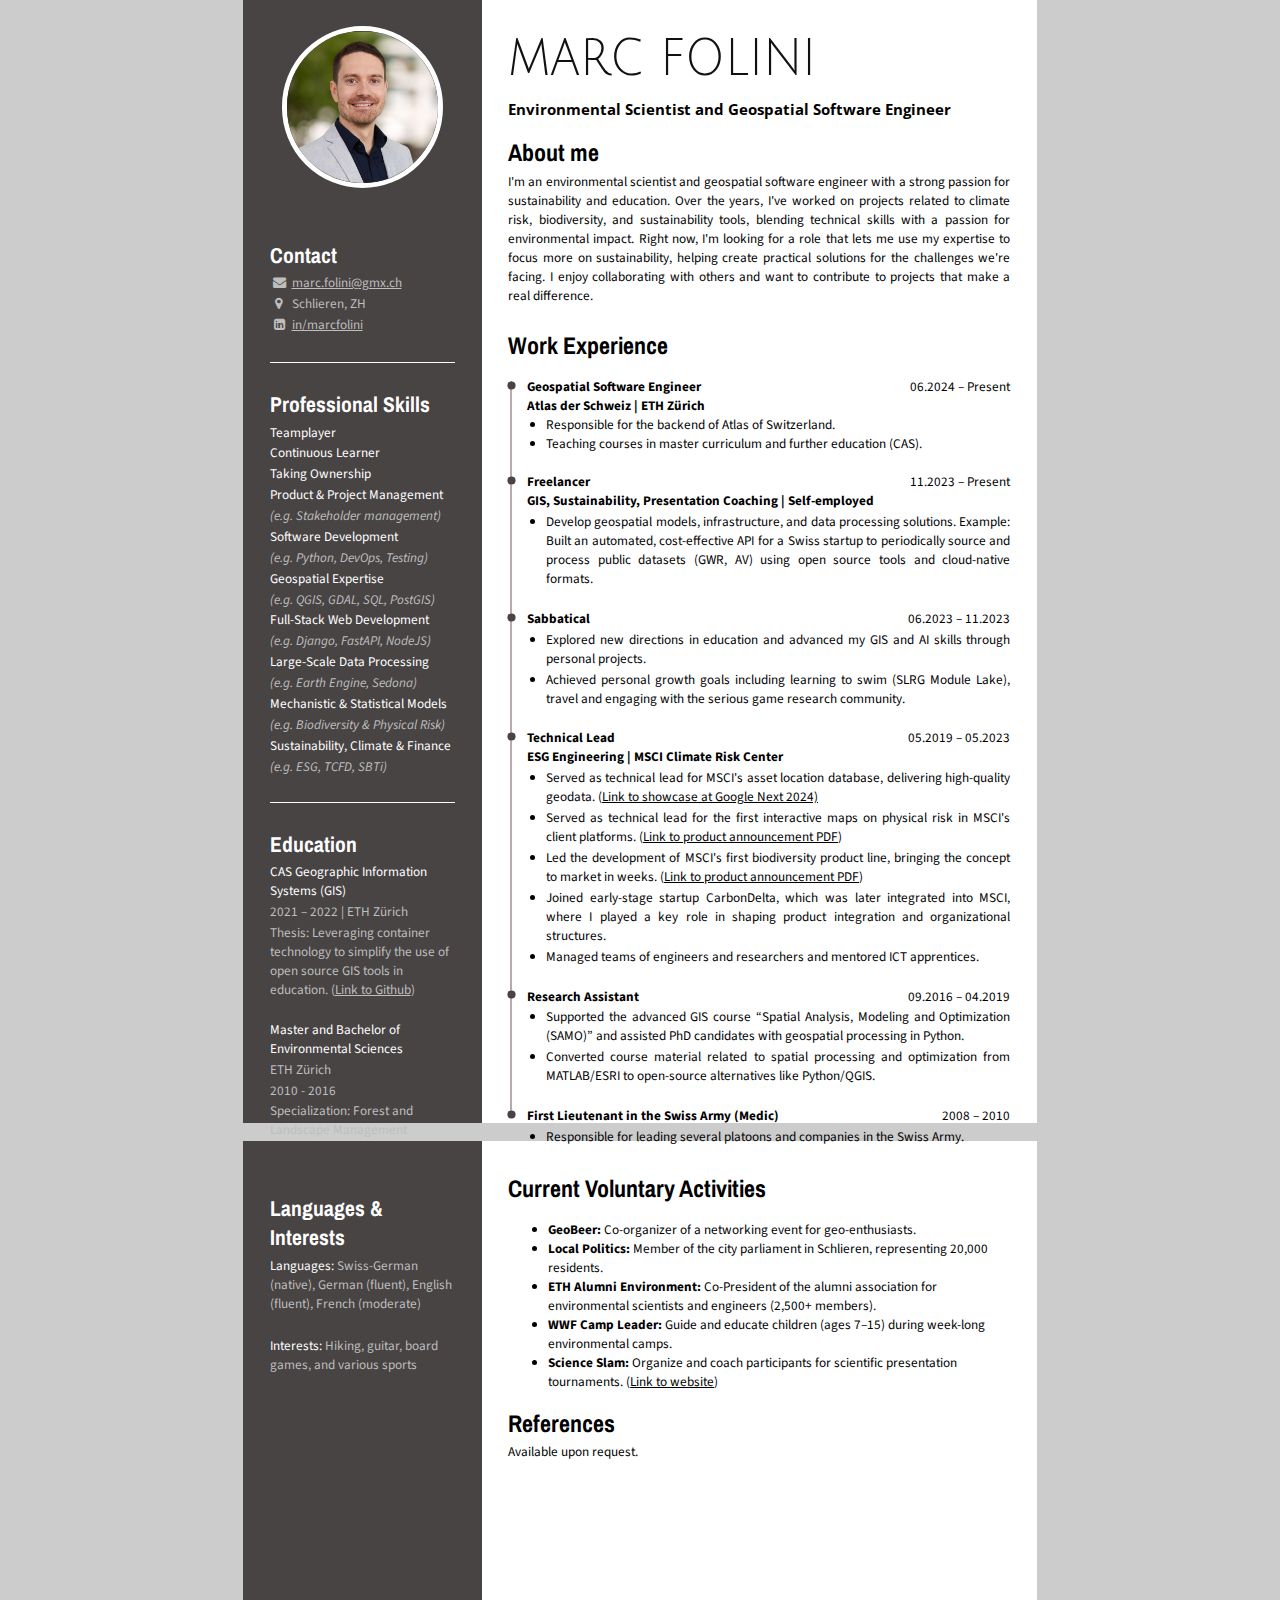
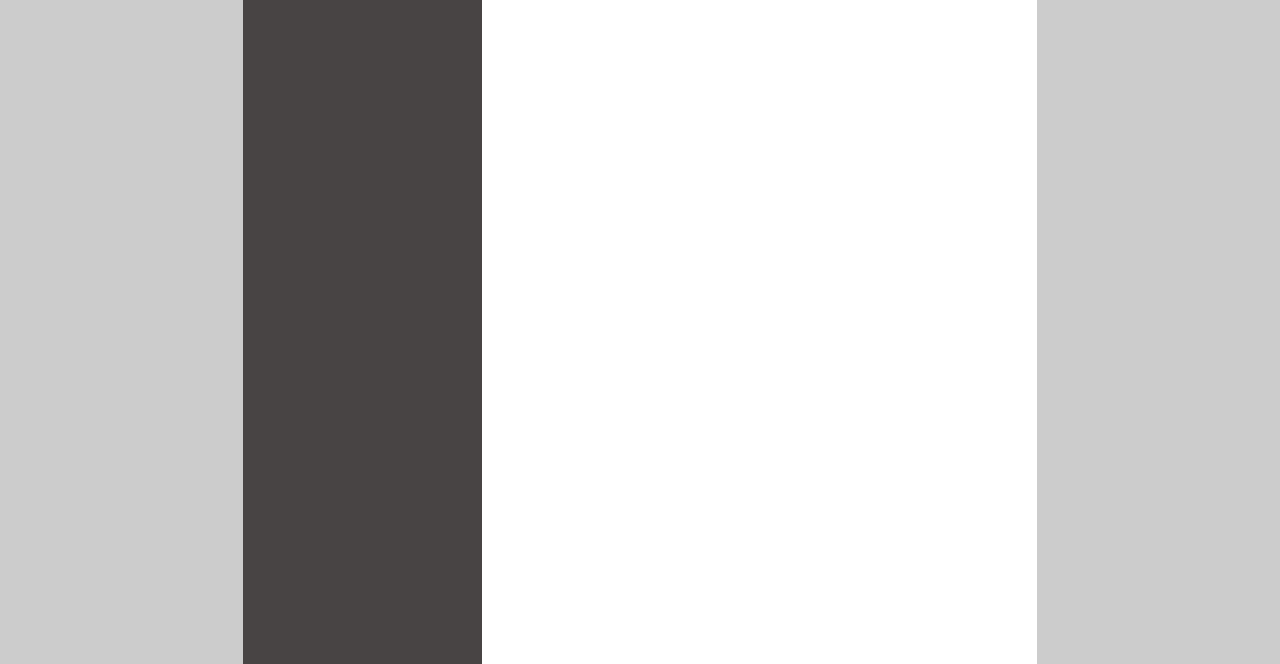
==== index.html @ 3ea7ff26 "Move to root directory for easy github pages. Rename v1 to outdated_markdown" ====
<!DOCTYPE html>
<html>
<head>
  <!-- KUDOS TO https://gist.github.com/Iftimie/2e358c4720d6d790c837bf01ac6b4b54 -->
  <link href="https://maxcdn.bootstrapcdn.com/font-awesome/4.2.0/css/font-awesome.min.css" rel="stylesheet">
  <link rel="preconnect" href="https://fonts.googleapis.com">
  <link rel="preconnect" href="https://fonts.gstatic.com" crossorigin>
  <link href="https://fonts.googleapis.com/css2?family=Archivo+Narrow&family=Julius+Sans+One&family=Open+Sans&family=Source+Sans+Pro&display=swap" rel="stylesheet">
  <link rel="stylesheet" href="index.css">
</head>
<body>
  <page size="A4">
    <div class="container">
      <div class="leftPanel">
        <img src="mfprofile.jpg"/>
        <div class="details">
          <div class="item bottomLineSeparator">
            <h2>
              Contact
            </h2>
            <div class="smallText">
              <p>
                <i class="fa fa-envelope contactIcon" aria-hidden="true"></i>
                <a href="mailto:marc.folini@gmx.ch">
                  marc.folini@gmx.ch
                </a>
              </p>
              <p>
                <i class="fa fa-map-marker contactIcon" aria-hidden="true"></i>
                Schlieren, ZH
              </p>
              <p>
                <i class="fa fa-linkedin-square contactIcon" aria-hidden="true"></i>
                <a href="#">
                  in/marcfolini
                </a>
              </p>
            </div>
          </div>
          <div class="item bottomLineSeparator">
            <h2>
              Professional Skills
            </h2>
            <div class="smallText">
              <div>
                <p class="white">Teamplayer</p>
              </div>
              <div>
                <p class="white">Continuous Learner</p>
              </div>
              <div>
                <p class="white">Taking Ownership</p>
              </div>
              <div>
                <p class="white">Product & Project Management</p>
                <i>(e.g. Stakeholder management)</i>
              </div>
              <div>
                <p class="white">Software Development</p>
                <i>(e.g. Python, DevOps, Testing)</i>
              </div>
              <div>
                <p class="white">Geospatial Expertise</p>
                <i>(e.g. QGIS, GDAL, SQL, PostGIS)</i>
              </div>
              <div>
                <p class="white">Full-Stack Web Development</p>
                <i>(e.g. Django, FastAPI, NodeJS)</i>
              </div>
              <div>
                <p class="white">Large-Scale Data Processing</p>
                <i>(e.g. Earth Engine, Sedona)</i>
              </div>
              <div>
                <p class="white">Mechanistic & Statistical Models</p>
                <i>(e.g. Biodiversity & Physical Risk)</i>
              </div>
              <div>
                <p class="white">Sustainability, Climate & Finance </p>
                <i>(e.g. ESG, TCFD, SBTi)</i>
              </div>

            </div>
          </div>

          <div class="item">
            <h2>
              Education
            </h2>
            <div class="smallText">
              <p class="white">
                CAS Geographic Information Systems (GIS)
              </p>
              <p>
                2021 – 2022 | ETH Zürich
              </p>
              <p>Thesis: Leveraging container technology to simplify the use of open source GIS tools in education. (<a target=""_blank" href="https://github.com/folinimarc/os_gis_sandbox/blob/main/thesis/thesis.pdf">Link to Github</a>)</p>
            </div>
            <br>
            <div class="smallText">
              <p class="white">
                Master and Bachelor of Environmental Sciences
              </p>
              <p>
                ETH Zürich
              </p>
              <p>
                2010 - 2016
              </p>
              <p>Specialization: Forest and Landscape Management</p>
            </div>
          </div>
        </div>
        
      </div>
      <div class="rightPanel">
        <div>
          <h1>
            Marc Folini
          </h1>
          <div class="smallText">
            <h3>
              Environmental Scientist and Geospatial Software Engineer
            </h3>
          </div>
        </div>
        <div>
          <h2>
            About me
          </h2>
          <div class="smallText">
            <p>
              I'm an environmental scientist and geospatial software engineer with a strong passion for sustainability and education. Over the years, I've worked on projects related to climate risk, biodiversity, and sustainability tools, blending technical skills with a passion for environmental impact. Right now, I'm looking for a role that lets me use my expertise to focus more on sustainability, helping create practical solutions for the challenges we're facing. I enjoy collaborating with others and want to contribute to projects that make a real difference.
            </p>
            <br>
          </div>
        </div>
        <div class="workExperience">
          <h2>
            Work Experience
          </h2>
          <ul>
            <li>
              <div class="jobPosition">
                <span class="bolded">
                  Geospatial Software Engineer
                </span>
                <span>
                  06.2024 – Present
                </span>
              </div>
              <div class="projectName bolded">
                <span>
                  Atlas der Schweiz | ETH Zürich
                </span>
              </div>
              <div class="smallText">
                <ul>
                  <li>
                    Responsible for the backend of Atlas of Switzerland.
                  </li>
                  <li>
                    Teaching courses in master curriculum and further education (CAS).
                  </li>
                </ul>
              </div>
            </li>

            <li>
              <div class="jobPosition">
                <span class="bolded">
                  Freelancer
                </span>
                <span>
                  11.2023 – Present
                </span>
              </div>
              <div class="projectName bolded">
                <span>
                  GIS, Sustainability, Presentation Coaching | Self-employed
                </span>
              </div>
              <div class="smallText">
                <ul>
                  <li>
                    <p>
                      Develop geospatial models, infrastructure, and data processing solutions. Example: Built an automated, cost-effective API for a Swiss startup to periodically source and process public datasets (GWR, AV) using open source tools and cloud-native formats.
                    </p>
                  </li>
                </ul>
              </div>
            </li>

            <li>
              <div class="jobPosition">
                <span class="bolded">
                  Sabbatical
                </span>
                <span>
                  06.2023 – 11.2023
                </span>
              </div>
              <div class="smallText">
                <ul>
                  <li>
                    <p>
                      Explored new directions in education and advanced my GIS and AI skills through personal projects.
                    </p>
                  </li>
                  <li>
                    <p>
                      Achieved personal growth goals including learning to swim (SLRG Module Lake), travel and engaging with the serious game research community.
                    </p>
                  </li>
                </ul>
              </div>
            </li>

            <li>
              <div class="jobPosition">
                <span class="bolded">
                  Technical Lead
                </span>
                <span>
                  05.2019 – 05.2023
                </span>
              </div>
              <div class="projectName bolded">
                <span>
                  ESG Engineering | MSCI Climate Risk Center
                </span>
              </div>
              <div class="smallText">
                <ul>
                  <li>
                    <p>
                      Served as technical lead for MSCI's asset location database, delivering high-quality geodata. (<a target="_blank" href="https://youtu.be/olGHj3j_hsY?si=5YkPNT95OMSWysdm">Link to showcase at Google Next 2024)</a>
                    </p>
                  </li>
                  <li>
                    <p>
                      Served as technical lead for the first interactive maps on physical risk in MSCI's client platforms. (<a target="_blank" href="https://query.prod.cms.rt.microsoft.com/cms/api/am/binary/RWOfc8">Link to product announcement PDF</a>)
                    </p>
                  </li>
                  <li>
                    <p>
                      Led the development of MSCI's first biodiversity product line, bringing the concept to market in weeks. (<a target="_blank" href="https://www.msci.com/documents/1296102/35426413/MSCI%2BBiodiversity-crb-en.pdf">Link to product announcement PDF</a>)
                    </p>
                  </li>
                  <li>
                    <p>
                      Joined early-stage startup CarbonDelta, which was later integrated into MSCI, where I played a key role in shaping product integration and organizational structures.
                    </p>
                  </li>
                  <li>
                    <p>
                      Managed teams of engineers and researchers and mentored ICT apprentices.
                    </p>
                  </li>
                </ul>
              </div>
            </li>

            <li>
              <div class="jobPosition">
                <span class="bolded">
                  Research Assistant
                </span>
                <span>
                  09.2016 – 04.2019
                </span>
              </div>
              <div class="smallText">
                <ul>
                  <li>
                    <p>
                      Supported the advanced GIS course “Spatial Analysis, Modeling and Optimization (SAMO)” and assisted PhD candidates with geospatial processing in Python.
                    </p>
                  </li>
                  <li>
                    <p>
                      Converted course material related to spatial processing and optimization from MATLAB/ESRI to open-source alternatives like Python/QGIS.
                    </p>
                  </li>
                </ul>
              </div>
            </li>

            <li>
              <div class="jobPosition">
                <span class="bolded">
                  First Lieutenant in the Swiss Army (Medic)
                </span>
                <span>
                  2008 – 2010
                </span>
              </div>
              <div class="smallText">
                <ul>
                  <li>
                    <p>
                      Responsible for leading several platoons and companies in the Swiss Army.
                    </p>
                  </li>
                </ul>
              </div>
            </li>
          </ul>
        </div>
      </div>
    </div>
  </page>

<!-- 
  PAGE 2  
-->

  <page size="A4">
    <div class="container">
      <div class="leftPanel">
        <div class="details">
          <div class="item">
            <h2>
              Languages & Interests
            </h2>
            <div class="smallText">
              <p>
                <span class="white">
                  Languages:
                </span>
                <span>
                  Swiss-German (native), German (fluent), English (fluent), French (moderate)
                </span>
              </p>
              <br>
              <p>
                <span class="white">
                  Interests:
                </span>
                <span>
                  Hiking, guitar, board games, and various sports
                </span>
              </p>
            </div>
          </div>
        </div>
      </div>
      <div class="rightPanel">
        <div>
          <h2>
            Current Voluntary Activities
          </h2>
          <ul>
            <li>
              <div class="voluntary">
                <span class="bolded">
                  GeoBeer:
                </span>
                <span class="smallText">
                  Co-organizer of a networking event for geo-enthusiasts.
              </div>
            </li>
            <li>
              <div class="voluntary">
                <span class="bolded">
                  Local Politics:
                </span>
                <span class="smallText">
                  Member of the city parliament in Schlieren, representing 20,000 residents.
              </div>
            </li>
            <li>
              <div class="voluntary">
                <span class="bolded">
                  ETH Alumni Environment:
                </span>
                <span class="smallText">
                  Co-President of the alumni association for environmental scientists and engineers (2,500+ members).
              </div>
            </li>
            <li>
              <div class="voluntary">
                <span class="bolded">
                  WWF Camp Leader:
                </span>
                <span class="smallText">
                  Guide and educate children (ages 7–15) during week-long environmental camps.
              </div>
            </li>
            <li>
              <div class="voluntary">
                <span class="bolded">
                  Science Slam:
                </span>
                <span class="smallText">
                  Organize and coach participants for scientific presentation tournaments. (<a target="_blank" href="https://www.scienceslam.ch/de">Link to website</a>)
              </div>
            </li>
          </ul>
        </div>

        <div>
          <h2>
            References
          </h2>
          <p class="smallText">
            Available upon request.
          </p>
        </div>
      </div>
  </page>   
</body>
</html>
---- index.css ----
/* Fonts */

/* Family */
h1 { 
    font-family: 'Julius Sans One', sans-serif;
  }
  
  h2 { /* Contact, Skills, Education, About me, Work Experience */
    font-family: 'Archivo Narrow', sans-serif;
  }
  
  h3 { /* Accountant */
    font-family: 'Open Sans', sans-serif;
  }
  
  .voluntary span,
  .jobPosition span, 
  .projectName span {
    font-family: 'Source Sans Pro', sans-serif;
  }
  
  .upperCase {
    text-transform: uppercase; 
  }
  
  .smallText, 
  .smallText span, 
  .smallText p, 
  .smallText a {
    font-family: 'Source Sans Pro', sans-serif;
    text-align: justify;
  }

  .smallText a {
    color: black;
  }

  .leftPanel .smallText, 
  .leftPanel .smallText, 
  .leftPanel .smallText span, 
  .leftPanel .smallText p, 
  .leftPanel .smallText a {
    text-align: start;
  }
  
  /* End Family */
  
  /* Colors */
  h1 { 
    color: #111; 
  }
  
  .leftPanel {
    color: #bebebe;
    text-decoration: none;
  }

  .leftPanel a {
    color: #bebebe;
  }
  
  .leftPanel h2 {
    color: white;
  }
  
  /* End Colors */
  
  /* Sizes */
  h1 { 
    font-weight: 300; 
    font-size: 1.2cm;
    transform:scale(1,1.15); 
    margin-bottom: 0.2cm;
    margin-top: 0.2cm;
    text-transform: uppercase; 
  }
  
  h2 {
    margin-top: 0.1cm;
    margin-bottom: 0.1cm;
  }
  
  .leftPanel, 
  .leftPanel a {
    font-size: 0.38cm;
  }
  
  .projectName span,
  .voluntary span,
  .jobPosition span {
    font-size: 0.35cm;
  }
  
  .smallText, 
  .smallText span, 
  .smallText p, 
  .smallText a {
    font-size: 0.35cm;
  }
  
  .contactIcon {
    width: 0.5cm;
    text-align: center;
  }
  
  p {
    margin-top: 0.05cm;
    margin-bottom: 0.05cm;
  }
  /* End Sizes */
  
  .bolded {
    font-weight: bold;
  }
  
  .white {
    color: white;
  }
  /* End Fonts */
  
  /* Layout */
  body {
    background: rgb(204,204,204); 
    width: 21cm;
    height: 29.7cm;
    margin: 0 auto;
  }
  
  /* Printing */
  page {
    background: white;
    display: block;
    margin: 0 auto;
    margin-bottom: 0.5cm;
  }
  
  page[size="A4"] {  
    width: 21cm;
    height: 29.7cm; 
  }
  
  @page {
     size: 21cm 29.7cm;
     padding: 0;
     margin: 0mm;
     border: none;
     border-collapse: collapse;
  }
  /* End Printing */
  
  .container {
    display: flex;
    flex-direction: row;
    width: 100%;
    height: 100%;
  }
  
  .leftPanel {
    width: 27%;
    background-color: #484444;
    padding: 0.7cm;
    display: flex;
    flex-direction: column;
    align-items: center;
  }
  
  .rightPanel {
    width: 73%;
    padding: 0.7cm;
  }
  
  .leftPanel img {
    width: 4cm;
    height: 4cm;
    margin-bottom: 0.7cm;
    border-radius: 50%;
    border: 0.15cm solid white;
    object-fit: cover;
    object-position: 50% 50%;
  }
  
  .leftPanel .details {
    width: 100%;
    display: flex;
    flex-direction: column;
  }
  
  .skill {
    display: flex;
    flex-direction: row;
    justify-content: space-between;
  }
  
  .bottomLineSeparator {
    border-bottom: 0.05cm solid white;
  }
  
  .yearsOfExperience {
    width: 1.6cm;
    display: flex;
    flex-direction: row;
    justify-content: center;
  }
  
  .alignleft {
    text-align: left !important;
    width: 1cm;
  }
  
  .alignright {
    text-align: right !important;
    width: 0.6cm;
    margin-right: 0.1cm
  }
  
  .workExperience>ul {
    list-style-type: none;
    padding-left: 0;
  }
  
  .workExperience>ul>li {
    position: relative;
    margin: 0;
    padding-bottom: 0.5cm;
    padding-left: 0.5cm;
  }
  
  .workExperience>ul>li:before {
    background-color: #b8abab;
    width: 0.05cm;
    content: '';
    position: absolute;
    top: 0.1cm;
    bottom: -0.2cm; /* change this after border removal */
    left: 0.05cm;
  }

  .workExperience > ul > li:last-child:before {
    content: none;
  }
  
  .workExperience>ul>li::after {
    content: '';
    position: absolute;
    background-image: url("data:image/svg+xml,%3Csvg xmlns='http://www.w3.org/2000/svg' aria-hidden='true' viewBox='0 0 32 32' focusable='false'%3E%3Ccircle stroke='none' fill='%23484444' cx='16' cy='16' r='10'%3E%3C/circle%3E%3C/svg%3E");
    background-repeat: no-repeat;
    background-size: contain;
    left: -0.09cm;
    top: 0.05cm;
    width: 0.35cm;
    height: 0.35cm;
  }

  .jobPosition {
    display: flex;
    flex-direction: row;
    justify-content: space-between;
  }
  
  .item {
    padding-bottom: 0.7cm;
    padding-top: 0.7cm;
  }
  
  .item h2{
    margin-top: 0;
  }
  
  .lastParagrafNoMarginBottom {
    margin-bottom: 0;
  }
  
  .workExperience>ul>li ul {
    padding-left: 0.5cm;
    list-style-type: disc;
  }
  /*End Layout*/
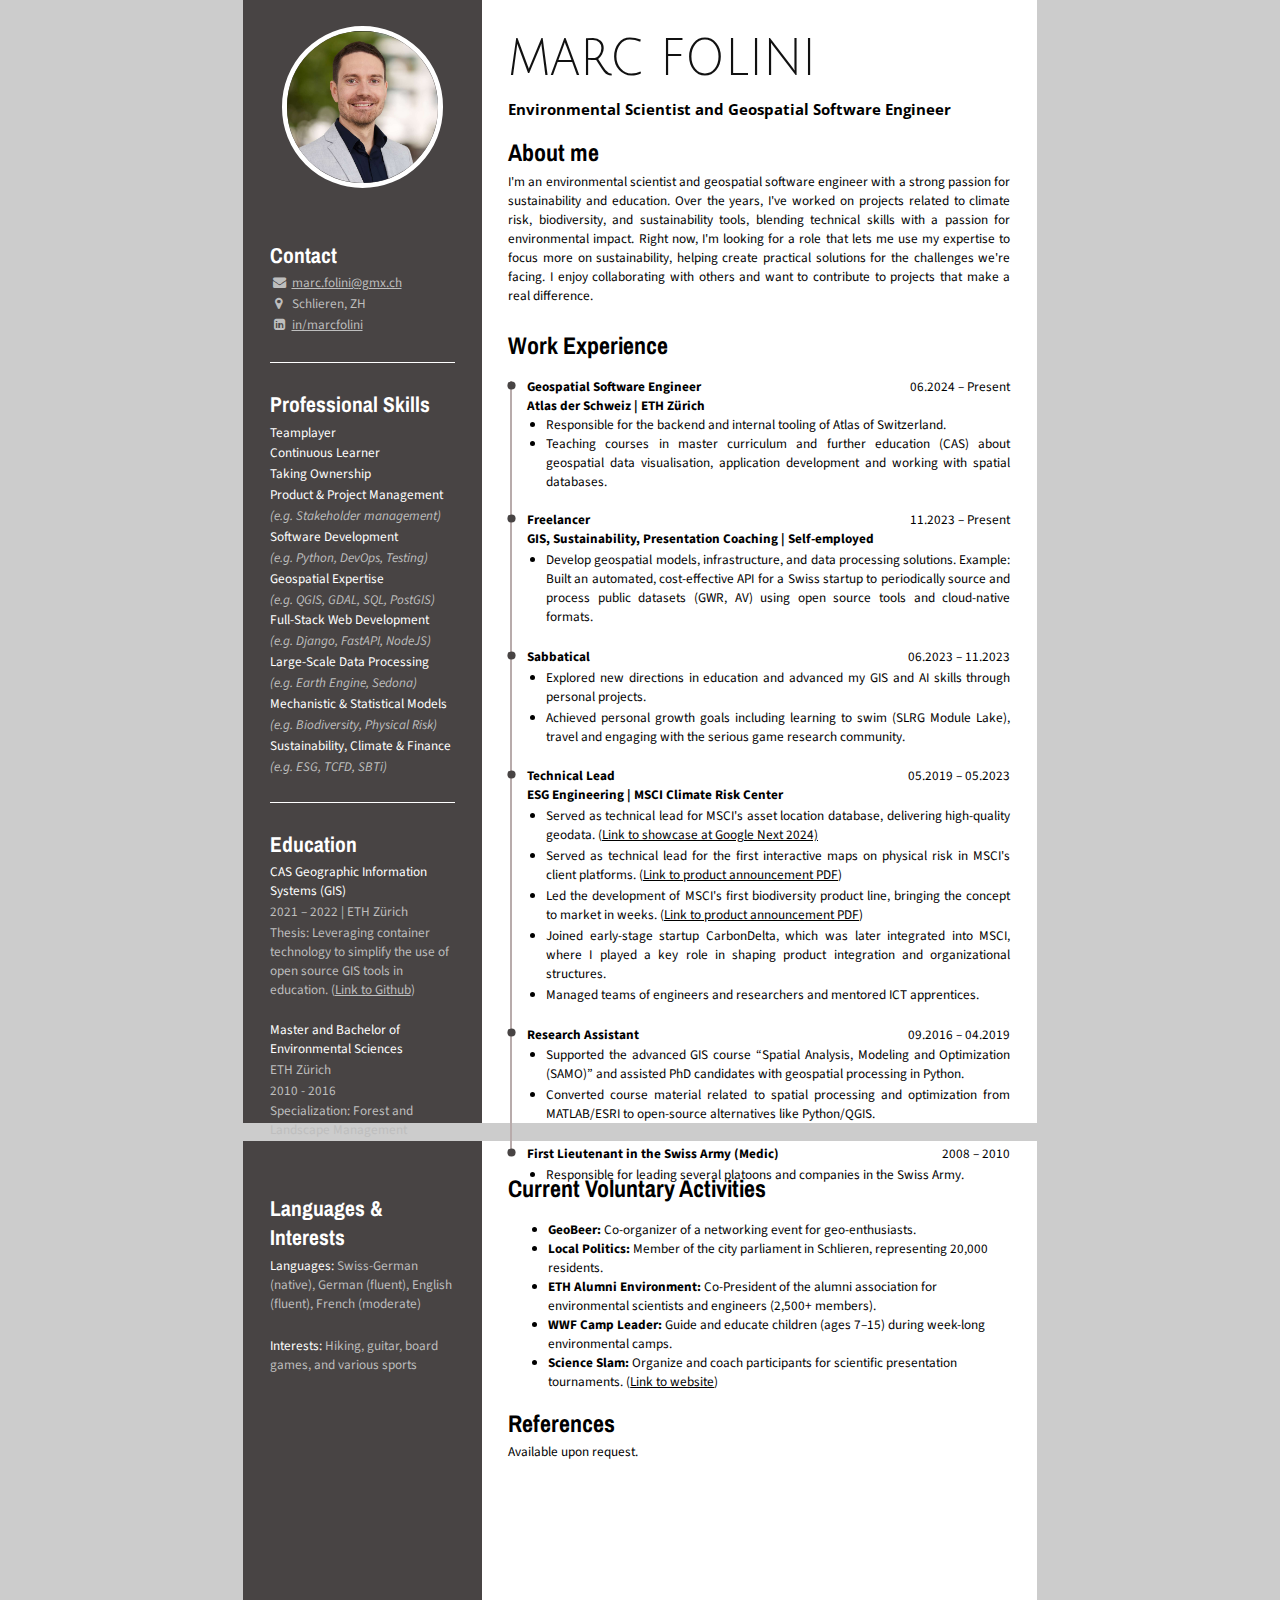
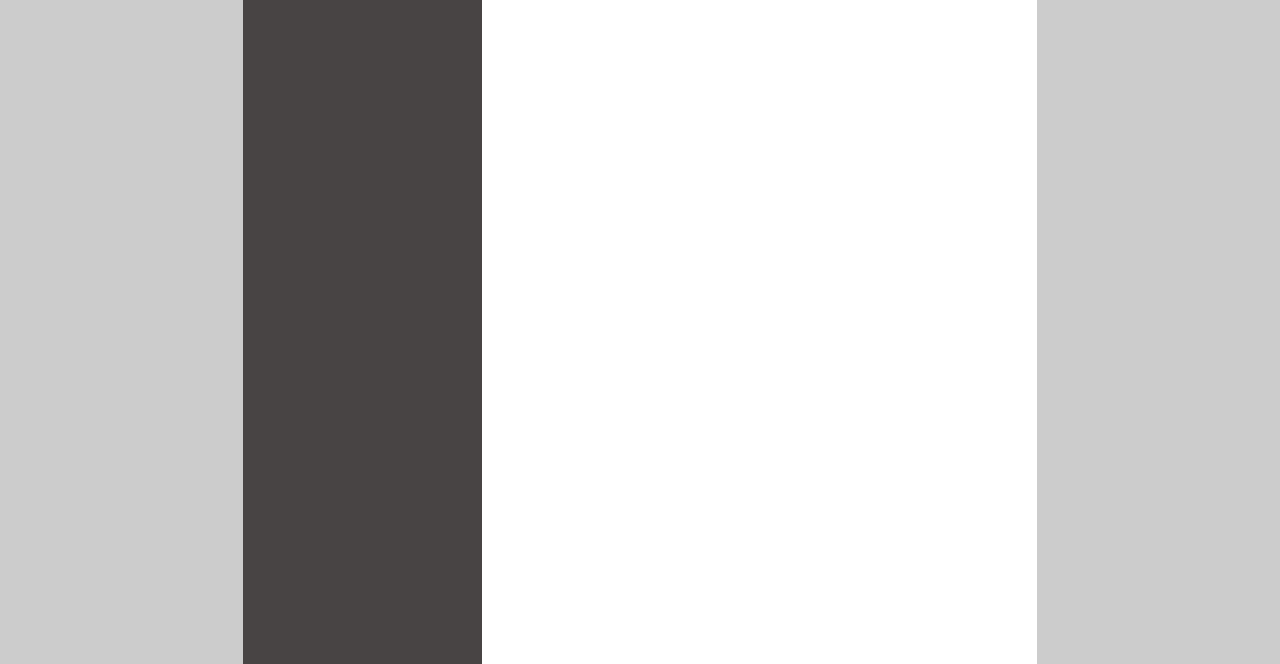
==== commit 58dd5908: "Add linkedin link and refine recent work experience" ====
--- a/index.html
+++ b/index.html
@@ -21,7 +21,7 @@
             <div class="smallText">
               <p>
                 <i class="fa fa-envelope contactIcon" aria-hidden="true"></i>
-                <a href="mailto:marc.folini@gmx.ch">
+                <a target="_blank" href="mailto:marc.folini@gmx.ch">
                   marc.folini@gmx.ch
                 </a>
               </p>
@@ -31,7 +31,7 @@
               </p>
               <p>
                 <i class="fa fa-linkedin-square contactIcon" aria-hidden="true"></i>
-                <a href="#">
+                <a target="_blank" href="https://www.linkedin.com/in/marcfolini/">
                   in/marcfolini
                 </a>
               </p>
@@ -73,7 +73,7 @@
               </div>
               <div>
                 <p class="white">Mechanistic & Statistical Models</p>
-                <i>(e.g. Biodiversity & Physical Risk)</i>
+                <i>(e.g. Biodiversity, Physical Risk)</i>
               </div>
               <div>
                 <p class="white">Sustainability, Climate & Finance </p>
@@ -94,7 +94,7 @@
               <p>
                 2021 – 2022 | ETH Zürich
               </p>
-              <p>Thesis: Leveraging container technology to simplify the use of open source GIS tools in education. (<a target=""_blank" href="https://github.com/folinimarc/os_gis_sandbox/blob/main/thesis/thesis.pdf">Link to Github</a>)</p>
+              <p>Thesis: Leveraging container technology to simplify the use of open source GIS tools in education. (<a target="_blank" href="https://github.com/folinimarc/os_gis_sandbox/blob/main/thesis/thesis.pdf">Link to Github</a>)</p>
             </div>
             <br>
             <div class="smallText">
@@ -157,10 +157,10 @@
               <div class="smallText">
                 <ul>
                   <li>
-                    Responsible for the backend of Atlas of Switzerland.
-                  </li>
-                  <li>
-                    Teaching courses in master curriculum and further education (CAS).
+                    Responsible for the backend and internal tooling of Atlas of Switzerland.
+                  </li>
+                  <li>
+                    Teaching courses in master curriculum and further education (CAS) about geospatial data visualisation, application development and working with spatial databases.
                   </li>
                 </ul>
               </div>
--- a/index.css
+++ b/index.css
@@ -3,275 +3,283 @@
 /* Family */
 h1 { 
     font-family: 'Julius Sans One', sans-serif;
-  }
+}
   
-  h2 { /* Contact, Skills, Education, About me, Work Experience */
-    font-family: 'Archivo Narrow', sans-serif;
-  }
+h2 { /* Contact, Skills, Education, About me, Work Experience */
+  font-family: 'Archivo Narrow', sans-serif;
+}
+
+h3 { /* Accountant */
+  font-family: 'Open Sans', sans-serif;
+}
+
+.voluntary span,
+.jobPosition span, 
+.projectName span {
+  font-family: 'Source Sans Pro', sans-serif;
+}
+
+.upperCase {
+  text-transform: uppercase; 
+}
+
+.smallText, 
+.smallText span, 
+.smallText p, 
+.smallText a {
+  font-family: 'Source Sans Pro', sans-serif;
+  text-align: justify;
+}
+
+.smallText a {
+  color: black;
+}
+
+.leftPanel .smallText, 
+.leftPanel .smallText, 
+.leftPanel .smallText span, 
+.leftPanel .smallText p, 
+.leftPanel .smallText a {
+  text-align: start;
+}
+
+/* End Family */
+
+/* Colors */
+h1 { 
+  color: #111; 
+}
+
+.leftPanel {
+  color: #bebebe;
+  text-decoration: none;
+}
+
+.leftPanel a {
+  color: #bebebe;
+}
+
+.leftPanel h2 {
+  color: white;
+}
+
+/* End Colors */
+
+/* Sizes */
+h1 { 
+  font-weight: 300; 
+  font-size: 1.2cm;
+  transform:scale(1,1.15); 
+  margin-bottom: 0.2cm;
+  margin-top: 0.2cm;
+  text-transform: uppercase; 
+}
+
+h2 {
+  margin-top: 0.1cm;
+  margin-bottom: 0.1cm;
+}
+
+.leftPanel, 
+.leftPanel a {
+  font-size: 0.38cm;
+}
+
+.projectName span,
+.voluntary span,
+.jobPosition span {
+  font-size: 0.35cm;
+}
+
+.smallText, 
+.smallText span, 
+.smallText p, 
+.smallText a {
+  font-size: 0.35cm;
+}
+
+.contactIcon {
+  width: 0.5cm;
+  text-align: center;
+}
+
+p {
+  margin-top: 0.05cm;
+  margin-bottom: 0.05cm;
+}
+/* End Sizes */
+
+.bolded {
+  font-weight: bold;
+}
+
+.white {
+  color: white;
+}
+/* End Fonts */
+
+/* Layout */
+body {
+  background: rgb(204,204,204); 
+  width: 21cm;
+  height: 29.7cm;
+  margin: 0 auto;
+}
+
+/* Printing 
   
-  h3 { /* Accountant */
-    font-family: 'Open Sans', sans-serif;
-  }
-  
-  .voluntary span,
-  .jobPosition span, 
-  .projectName span {
-    font-family: 'Source Sans Pro', sans-serif;
-  }
-  
-  .upperCase {
-    text-transform: uppercase; 
-  }
-  
-  .smallText, 
-  .smallText span, 
-  .smallText p, 
-  .smallText a {
-    font-family: 'Source Sans Pro', sans-serif;
-    text-align: justify;
-  }
-
-  .smallText a {
-    color: black;
-  }
-
-  .leftPanel .smallText, 
-  .leftPanel .smallText, 
-  .leftPanel .smallText span, 
-  .leftPanel .smallText p, 
-  .leftPanel .smallText a {
-    text-align: start;
-  }
-  
-  /* End Family */
-  
-  /* Colors */
-  h1 { 
-    color: #111; 
-  }
-  
-  .leftPanel {
-    color: #bebebe;
-    text-decoration: none;
-  }
-
-  .leftPanel a {
-    color: #bebebe;
-  }
-  
-  .leftPanel h2 {
-    color: white;
-  }
-  
-  /* End Colors */
-  
-  /* Sizes */
-  h1 { 
-    font-weight: 300; 
-    font-size: 1.2cm;
-    transform:scale(1,1.15); 
-    margin-bottom: 0.2cm;
-    margin-top: 0.2cm;
-    text-transform: uppercase; 
-  }
-  
-  h2 {
-    margin-top: 0.1cm;
-    margin-bottom: 0.1cm;
-  }
-  
-  .leftPanel, 
-  .leftPanel a {
-    font-size: 0.38cm;
-  }
-  
-  .projectName span,
-  .voluntary span,
-  .jobPosition span {
-    font-size: 0.35cm;
-  }
-  
-  .smallText, 
-  .smallText span, 
-  .smallText p, 
-  .smallText a {
-    font-size: 0.35cm;
-  }
-  
-  .contactIcon {
-    width: 0.5cm;
-    text-align: center;
-  }
-  
-  p {
-    margin-top: 0.05cm;
-    margin-bottom: 0.05cm;
-  }
-  /* End Sizes */
-  
-  .bolded {
-    font-weight: bold;
-  }
-  
-  .white {
-    color: white;
-  }
-  /* End Fonts */
-  
-  /* Layout */
-  body {
-    background: rgb(204,204,204); 
-    width: 21cm;
-    height: 29.7cm;
-    margin: 0 auto;
-  }
-  
-  /* Printing */
-  page {
-    background: white;
-    display: block;
-    margin: 0 auto;
-    margin-bottom: 0.5cm;
-  }
-  
-  page[size="A4"] {  
-    width: 21cm;
-    height: 29.7cm; 
-  }
-  
-  @page {
-     size: 21cm 29.7cm;
-     padding: 0;
-     margin: 0mm;
-     border: none;
-     border-collapse: collapse;
-  }
-  /* End Printing */
-  
-  .container {
-    display: flex;
-    flex-direction: row;
-    width: 100%;
-    height: 100%;
-  }
-  
-  .leftPanel {
-    width: 27%;
-    background-color: #484444;
-    padding: 0.7cm;
-    display: flex;
-    flex-direction: column;
-    align-items: center;
-  }
-  
-  .rightPanel {
-    width: 73%;
-    padding: 0.7cm;
-  }
-  
-  .leftPanel img {
-    width: 4cm;
-    height: 4cm;
-    margin-bottom: 0.7cm;
-    border-radius: 50%;
-    border: 0.15cm solid white;
-    object-fit: cover;
-    object-position: 50% 50%;
-  }
-  
-  .leftPanel .details {
-    width: 100%;
-    display: flex;
-    flex-direction: column;
-  }
-  
-  .skill {
-    display: flex;
-    flex-direction: row;
-    justify-content: space-between;
-  }
-  
-  .bottomLineSeparator {
-    border-bottom: 0.05cm solid white;
-  }
-  
-  .yearsOfExperience {
-    width: 1.6cm;
-    display: flex;
-    flex-direction: row;
-    justify-content: center;
-  }
-  
-  .alignleft {
-    text-align: left !important;
-    width: 1cm;
-  }
-  
-  .alignright {
-    text-align: right !important;
-    width: 0.6cm;
-    margin-right: 0.1cm
-  }
-  
-  .workExperience>ul {
-    list-style-type: none;
-    padding-left: 0;
-  }
-  
-  .workExperience>ul>li {
-    position: relative;
-    margin: 0;
-    padding-bottom: 0.5cm;
-    padding-left: 0.5cm;
-  }
-  
-  .workExperience>ul>li:before {
-    background-color: #b8abab;
-    width: 0.05cm;
-    content: '';
-    position: absolute;
-    top: 0.1cm;
-    bottom: -0.2cm; /* change this after border removal */
-    left: 0.05cm;
-  }
-
-  .workExperience > ul > li:last-child:before {
-    content: none;
-  }
-  
-  .workExperience>ul>li::after {
-    content: '';
-    position: absolute;
-    background-image: url("data:image/svg+xml,%3Csvg xmlns='http://www.w3.org/2000/svg' aria-hidden='true' viewBox='0 0 32 32' focusable='false'%3E%3Ccircle stroke='none' fill='%23484444' cx='16' cy='16' r='10'%3E%3C/circle%3E%3C/svg%3E");
-    background-repeat: no-repeat;
-    background-size: contain;
-    left: -0.09cm;
-    top: 0.05cm;
-    width: 0.35cm;
-    height: 0.35cm;
-  }
-
-  .jobPosition {
-    display: flex;
-    flex-direction: row;
-    justify-content: space-between;
-  }
-  
-  .item {
-    padding-bottom: 0.7cm;
-    padding-top: 0.7cm;
-  }
-  
-  .item h2{
-    margin-top: 0;
-  }
-  
-  .lastParagrafNoMarginBottom {
-    margin-bottom: 0;
-  }
-  
-  .workExperience>ul>li ul {
-    padding-left: 0.5cm;
-    list-style-type: disc;
-  }
-  /*End Layout*/
+  The following are needed to avoid that
+  the sidepanel background disappears for print/pdf:
+  -webkit-print-color-adjust: exact;
+  print-color-adjust: exact;
+*/
+page {
+  background: white;
+  display: block;
+  margin: 0 auto;
+  margin-bottom: 0.5cm;
+  -webkit-print-color-adjust: exact;
+  print-color-adjust: exact;
+}
+
+page[size="A4"] {  
+  width: 21cm;
+  height: 29.7cm;
+}
+
+@page {
+    size: 21cm 29.7cm;
+    padding: 0;
+    margin: 0mm;
+    border: none;
+    border-collapse: collapse;
+}
+/* End Printing */
+
+.container {
+  display: flex;
+  flex-direction: row;
+  width: 100%;
+  height: 100%;
+}
+
+.leftPanel {
+  width: 27%;
+  background-color: #484444;
+  padding: 0.7cm;
+  display: flex;
+  flex-direction: column;
+  align-items: center;
+}
+
+.rightPanel {
+  width: 73%;
+  padding: 0.7cm;
+}
+
+.leftPanel img {
+  width: 4cm;
+  height: 4cm;
+  margin-bottom: 0.7cm;
+  border-radius: 50%;
+  border: 0.15cm solid white;
+  object-fit: cover;
+  object-position: 50% 50%;
+}
+
+.leftPanel .details {
+  width: 100%;
+  display: flex;
+  flex-direction: column;
+}
+
+.skill {
+  display: flex;
+  flex-direction: row;
+  justify-content: space-between;
+}
+
+.bottomLineSeparator {
+  border-bottom: 0.05cm solid white;
+}
+
+.yearsOfExperience {
+  width: 1.6cm;
+  display: flex;
+  flex-direction: row;
+  justify-content: center;
+}
+
+.alignleft {
+  text-align: left !important;
+  width: 1cm;
+}
+
+.alignright {
+  text-align: right !important;
+  width: 0.6cm;
+  margin-right: 0.1cm
+}
+
+.workExperience>ul {
+  list-style-type: none;
+  padding-left: 0;
+}
+
+.workExperience>ul>li {
+  position: relative;
+  margin: 0;
+  padding-bottom: 0.5cm;
+  padding-left: 0.5cm;
+}
+
+.workExperience>ul>li:before {
+  background-color: #b8abab;
+  width: 0.05cm;
+  content: '';
+  position: absolute;
+  top: 0.1cm;
+  bottom: -0.2cm; /* change this after border removal */
+  left: 0.05cm;
+}
+
+.workExperience > ul > li:last-child:before {
+  content: none;
+}
+
+.workExperience>ul>li::after {
+  content: '';
+  position: absolute;
+  background-image: url("data:image/svg+xml,%3Csvg xmlns='http://www.w3.org/2000/svg' aria-hidden='true' viewBox='0 0 32 32' focusable='false'%3E%3Ccircle stroke='none' fill='%23484444' cx='16' cy='16' r='10'%3E%3C/circle%3E%3C/svg%3E");
+  background-repeat: no-repeat;
+  background-size: contain;
+  left: -0.09cm;
+  top: 0.05cm;
+  width: 0.35cm;
+  height: 0.35cm;
+}
+
+.jobPosition {
+  display: flex;
+  flex-direction: row;
+  justify-content: space-between;
+}
+
+.item {
+  padding-bottom: 0.7cm;
+  padding-top: 0.7cm;
+}
+
+.item h2{
+  margin-top: 0;
+}
+
+.lastParagrafNoMarginBottom {
+  margin-bottom: 0;
+}
+
+.workExperience>ul>li ul {
+  padding-left: 0.5cm;
+  list-style-type: disc;
+}
+/*End Layout*/
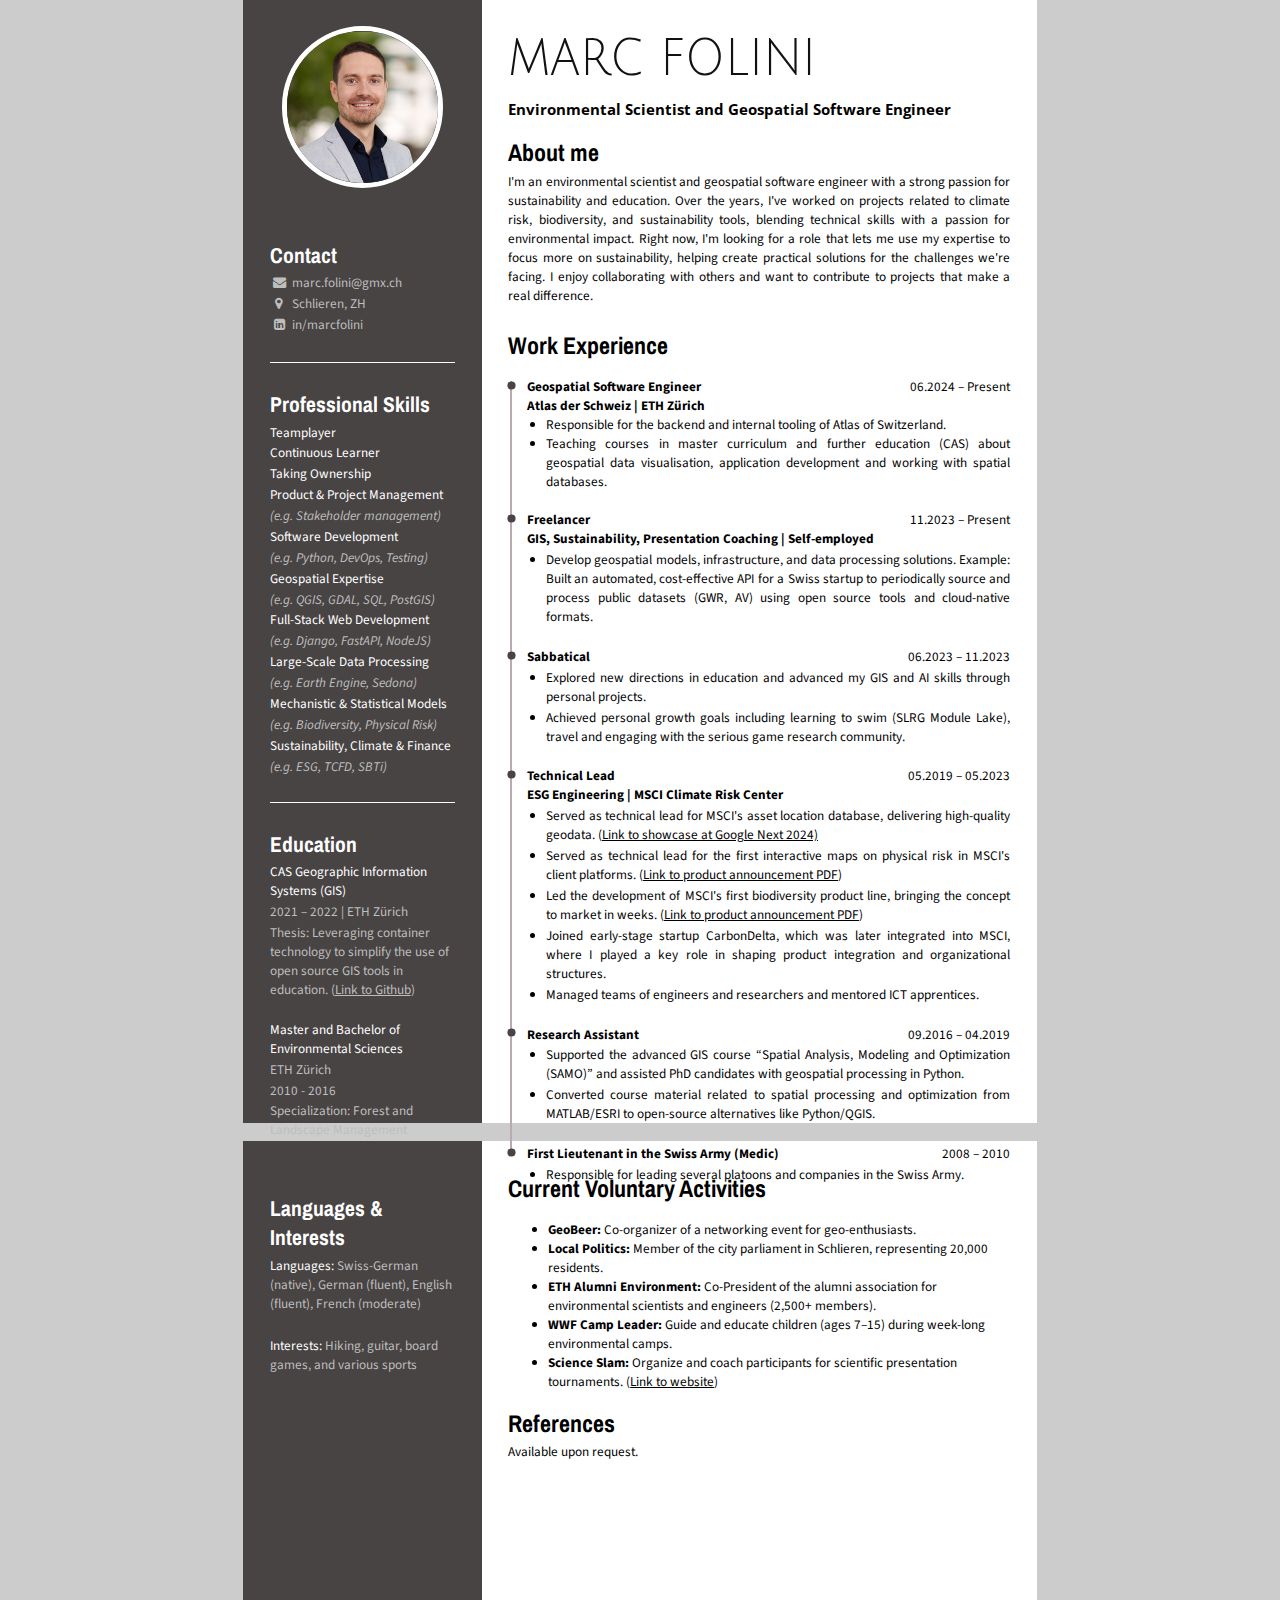
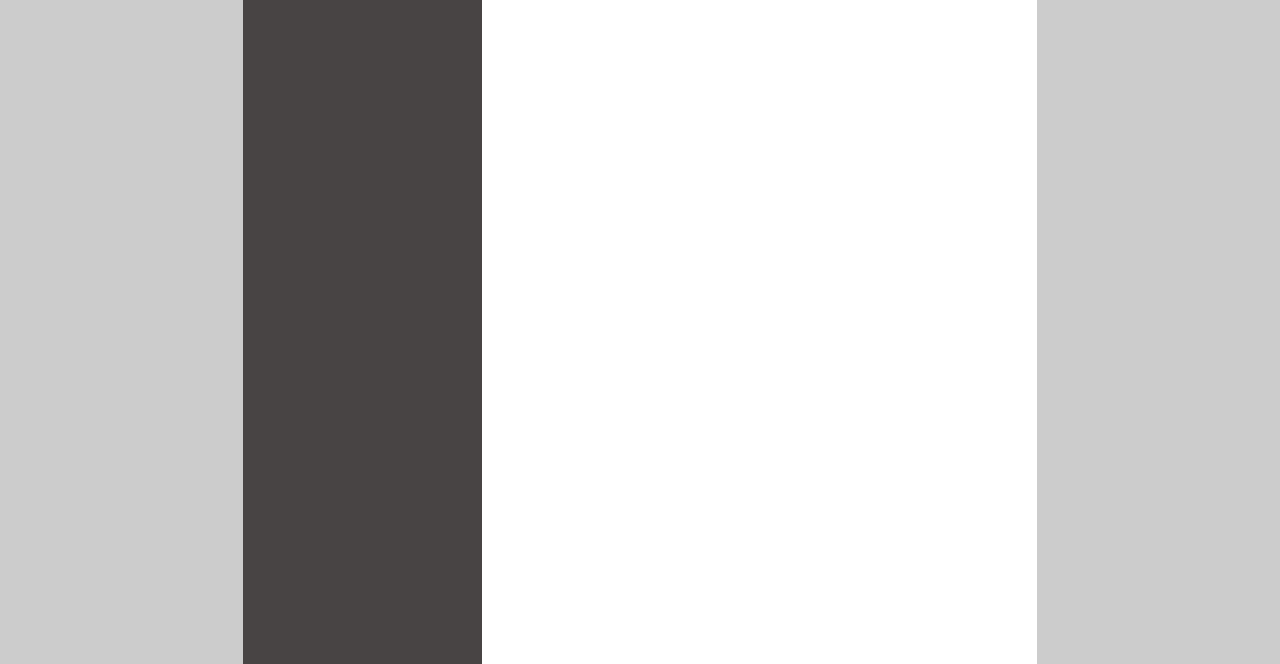
==== commit 5aae61bb: "Remove mail and linkedin anchor tags" ====
--- a/index.html
+++ b/index.html
@@ -21,9 +21,7 @@
             <div class="smallText">
               <p>
                 <i class="fa fa-envelope contactIcon" aria-hidden="true"></i>
-                <a target="_blank" href="mailto:marc.folini@gmx.ch">
                   marc.folini@gmx.ch
-                </a>
               </p>
               <p>
                 <i class="fa fa-map-marker contactIcon" aria-hidden="true"></i>
@@ -31,9 +29,7 @@
               </p>
               <p>
                 <i class="fa fa-linkedin-square contactIcon" aria-hidden="true"></i>
-                <a target="_blank" href="https://www.linkedin.com/in/marcfolini/">
                   in/marcfolini
-                </a>
               </p>
             </div>
           </div>
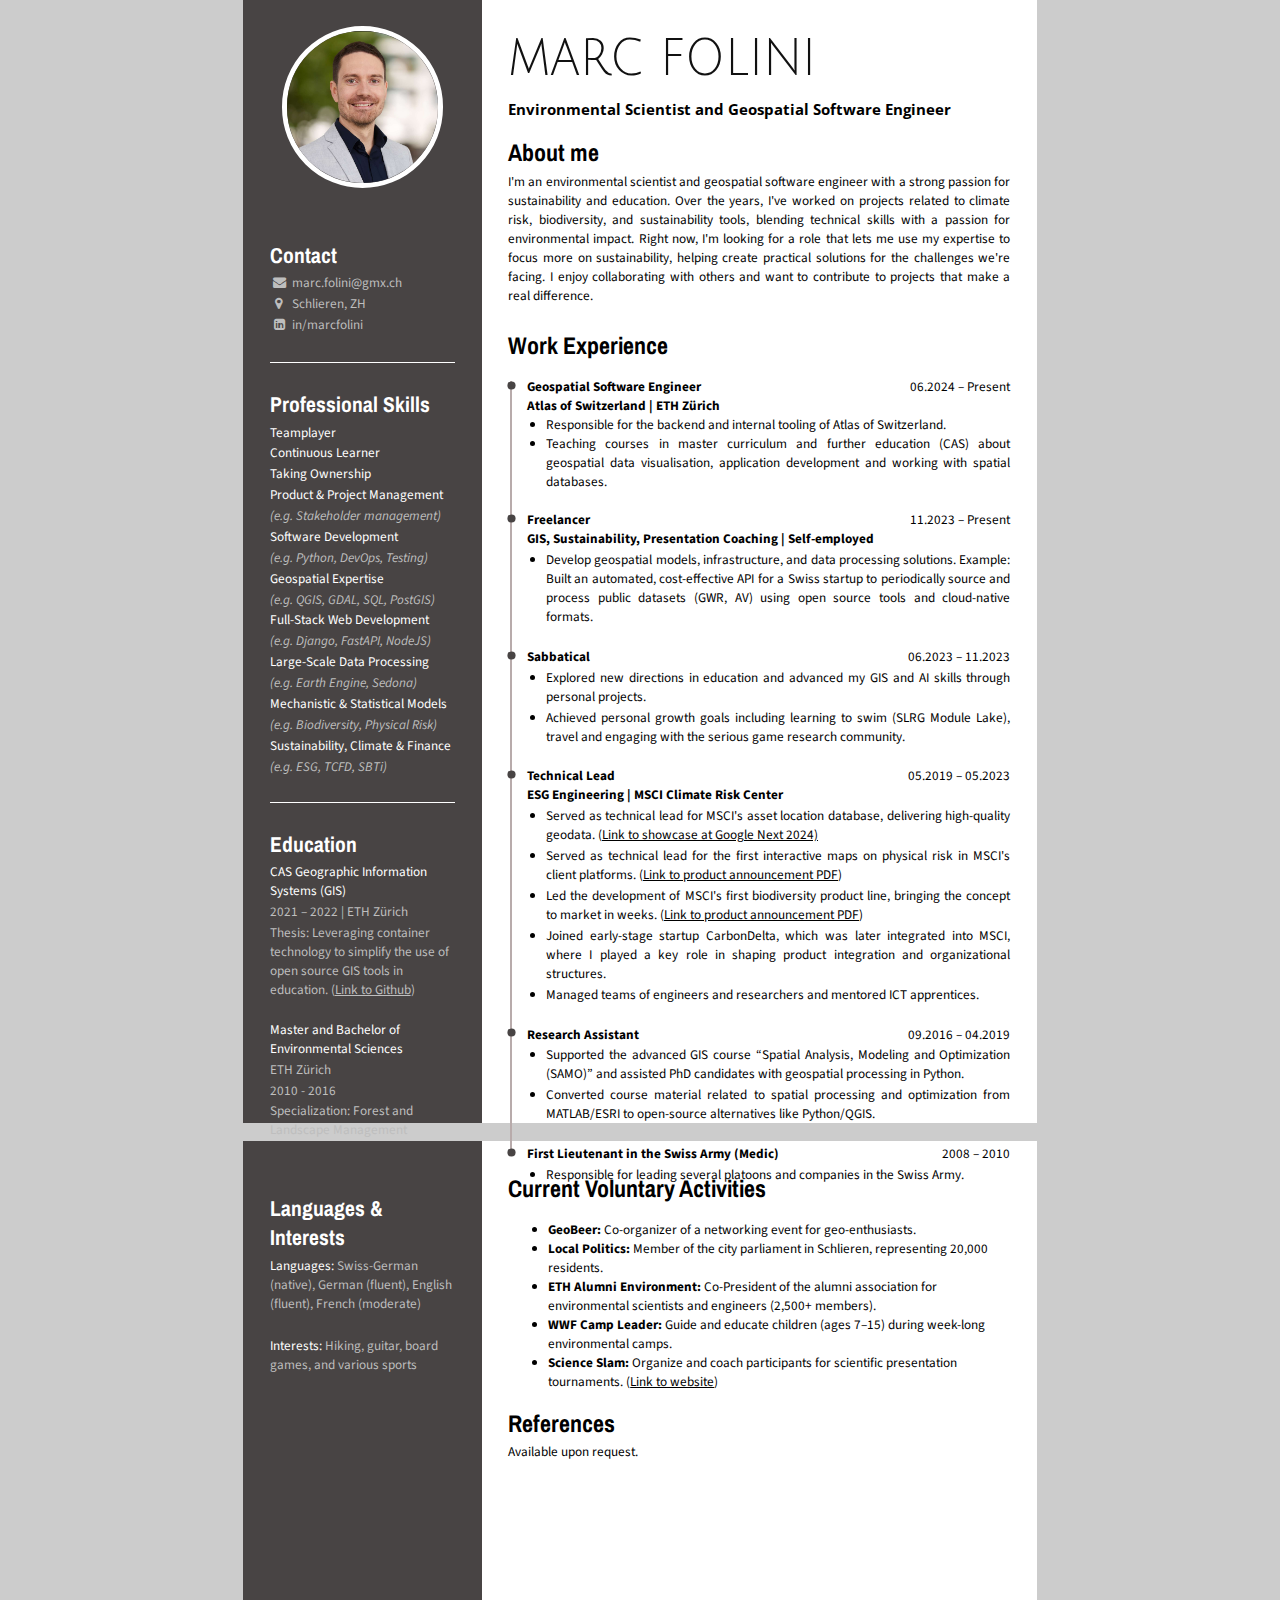
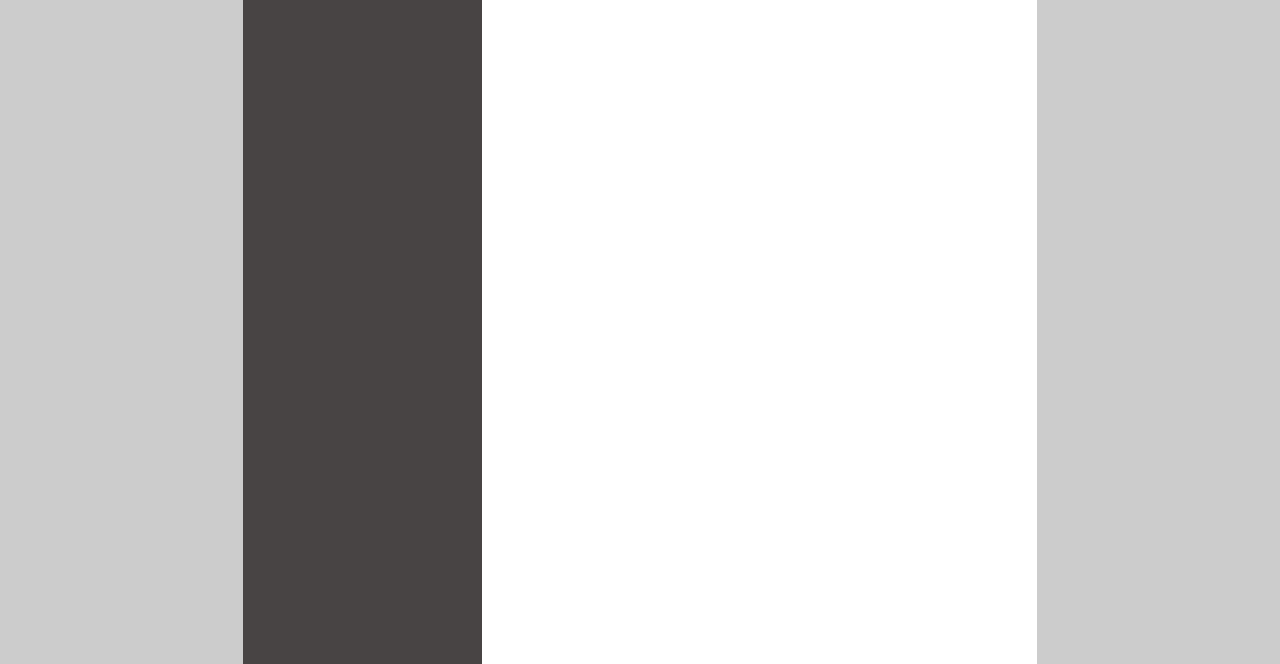
==== commit 256d0b80: "Use english project name for Atlas" ====
--- a/index.html
+++ b/index.html
@@ -147,7 +147,7 @@
               </div>
               <div class="projectName bolded">
                 <span>
-                  Atlas der Schweiz | ETH Zürich
+                  Atlas of Switzerland | ETH Zürich
                 </span>
               </div>
               <div class="smallText">
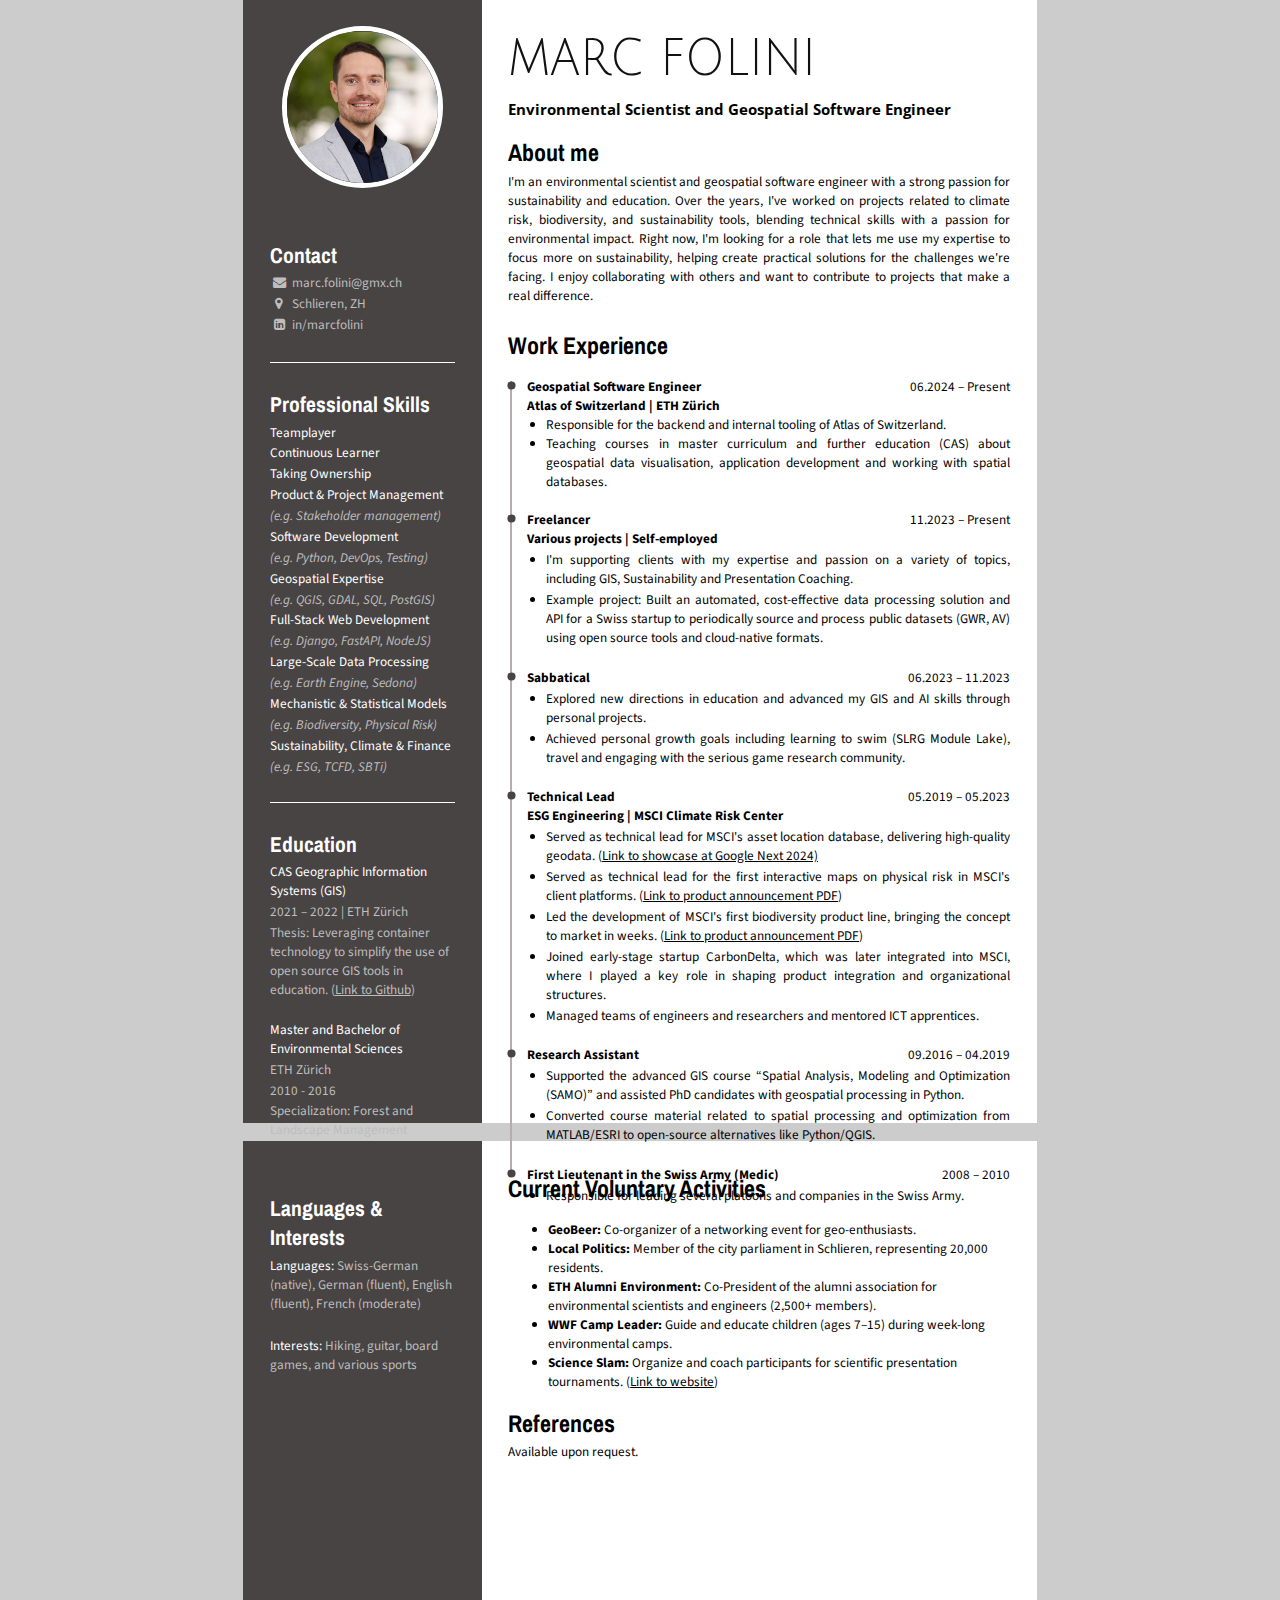
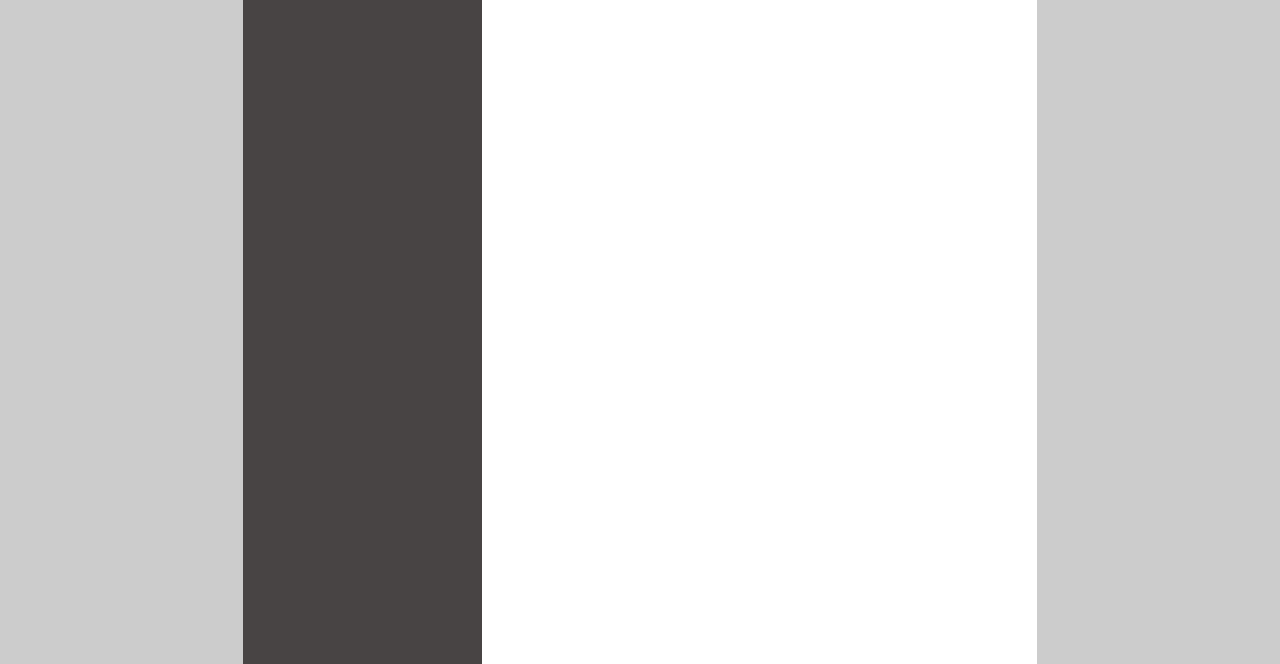
==== commit 4a8b468d: "Refine freelancer section" ====
--- a/index.html
+++ b/index.html
@@ -173,14 +173,19 @@
               </div>
               <div class="projectName bolded">
                 <span>
-                  GIS, Sustainability, Presentation Coaching | Self-employed
-                </span>
-              </div>
-              <div class="smallText">
-                <ul>
-                  <li>
-                    <p>
-                      Develop geospatial models, infrastructure, and data processing solutions. Example: Built an automated, cost-effective API for a Swiss startup to periodically source and process public datasets (GWR, AV) using open source tools and cloud-native formats.
+                  Various projects | Self-employed
+                </span>
+              </div>
+              <div class="smallText">
+                <ul>
+                  <li>
+                    <p>
+                      I'm supporting clients with my expertise and passion on a variety of topics, including GIS, Sustainability and Presentation Coaching.
+                    </p>
+                  </li>
+                  <li>
+                    <p>
+                      Example project: Built an automated, cost-effective data processing solution and API for a Swiss startup to periodically source and process public datasets (GWR, AV) using open source tools and cloud-native formats.
                     </p>
                   </li>
                 </ul>
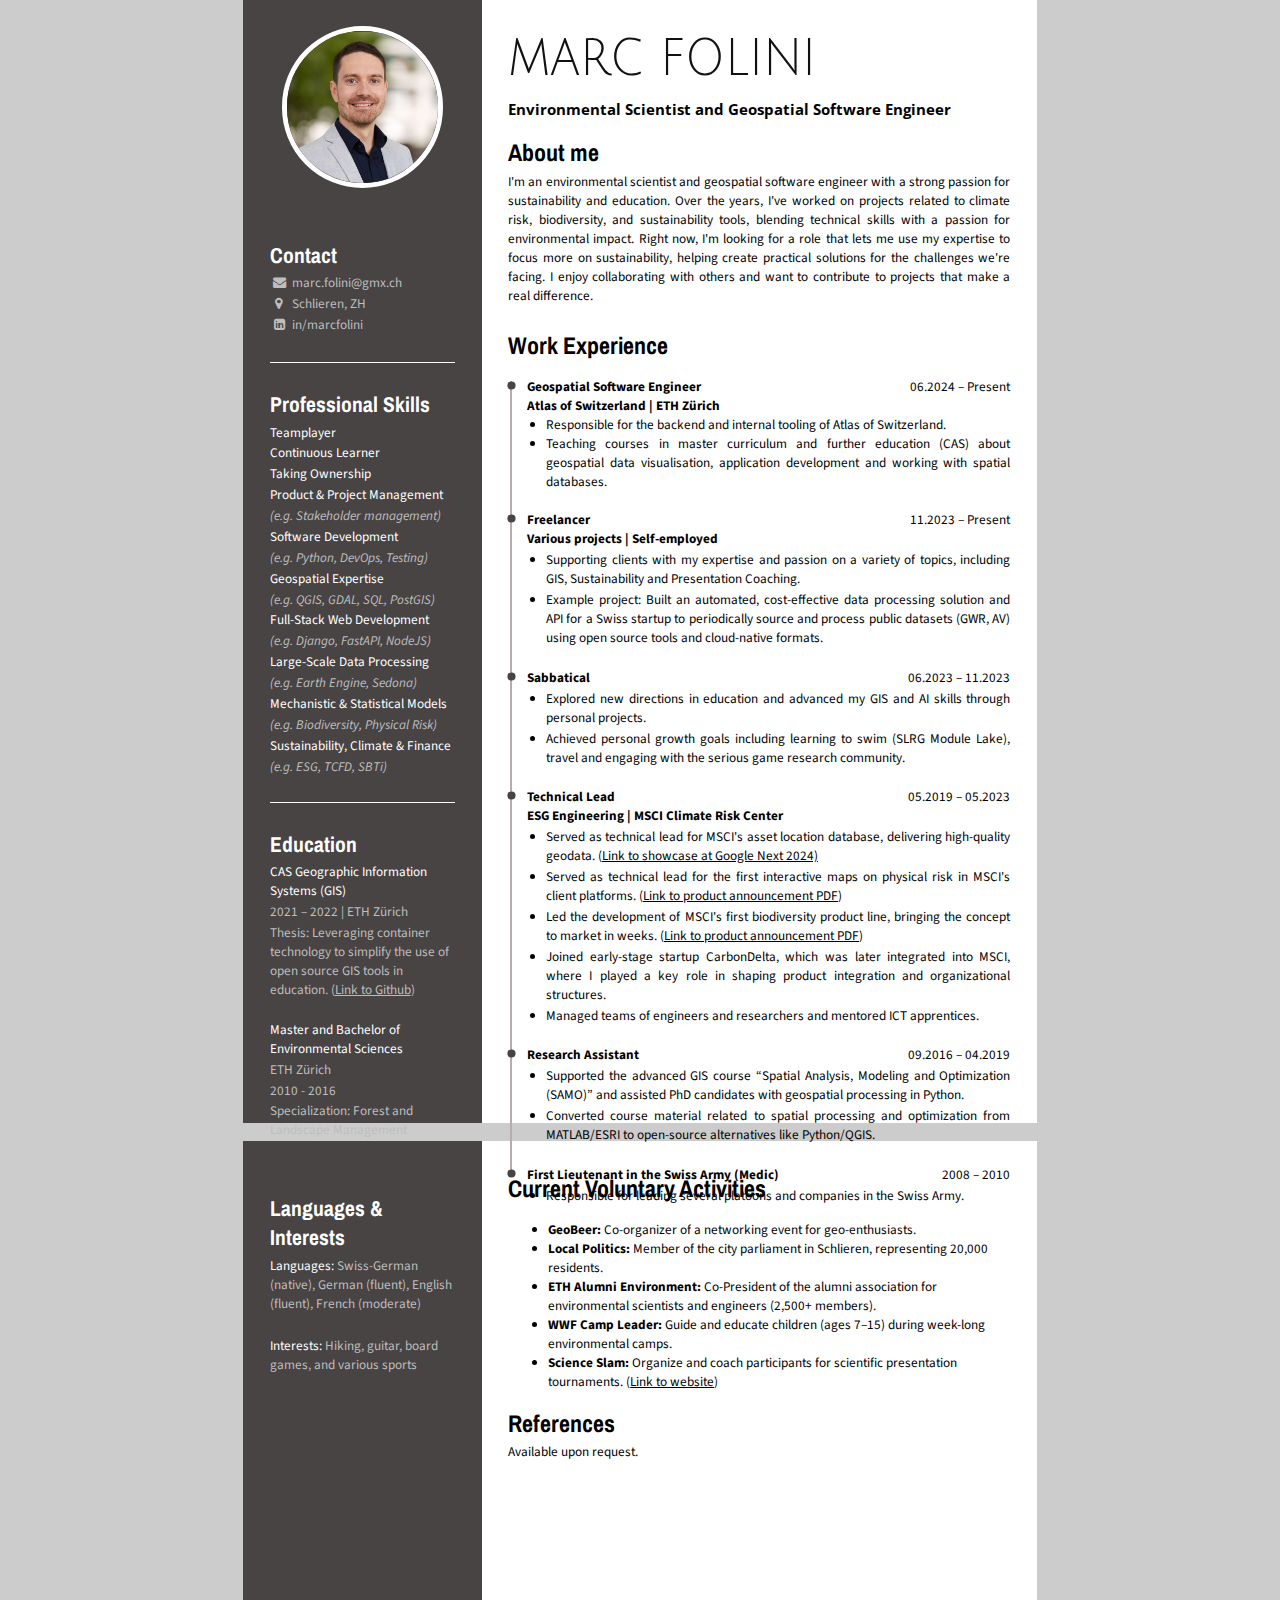
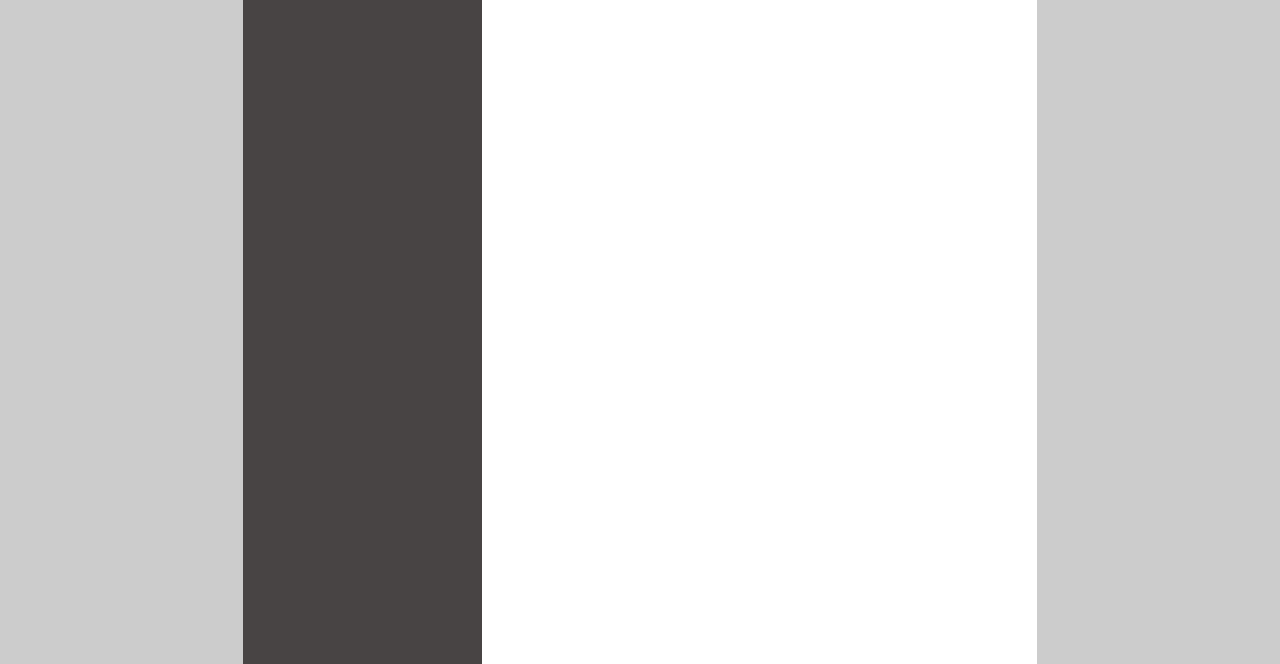
==== commit b4f0507f: "Remove article to fit with rest of style" ====
--- a/index.html
+++ b/index.html
@@ -180,7 +180,7 @@
                 <ul>
                   <li>
                     <p>
-                      I'm supporting clients with my expertise and passion on a variety of topics, including GIS, Sustainability and Presentation Coaching.
+                      Supporting clients with my expertise and passion on a variety of topics, including GIS, Sustainability and Presentation Coaching.
                     </p>
                   </li>
                   <li>
